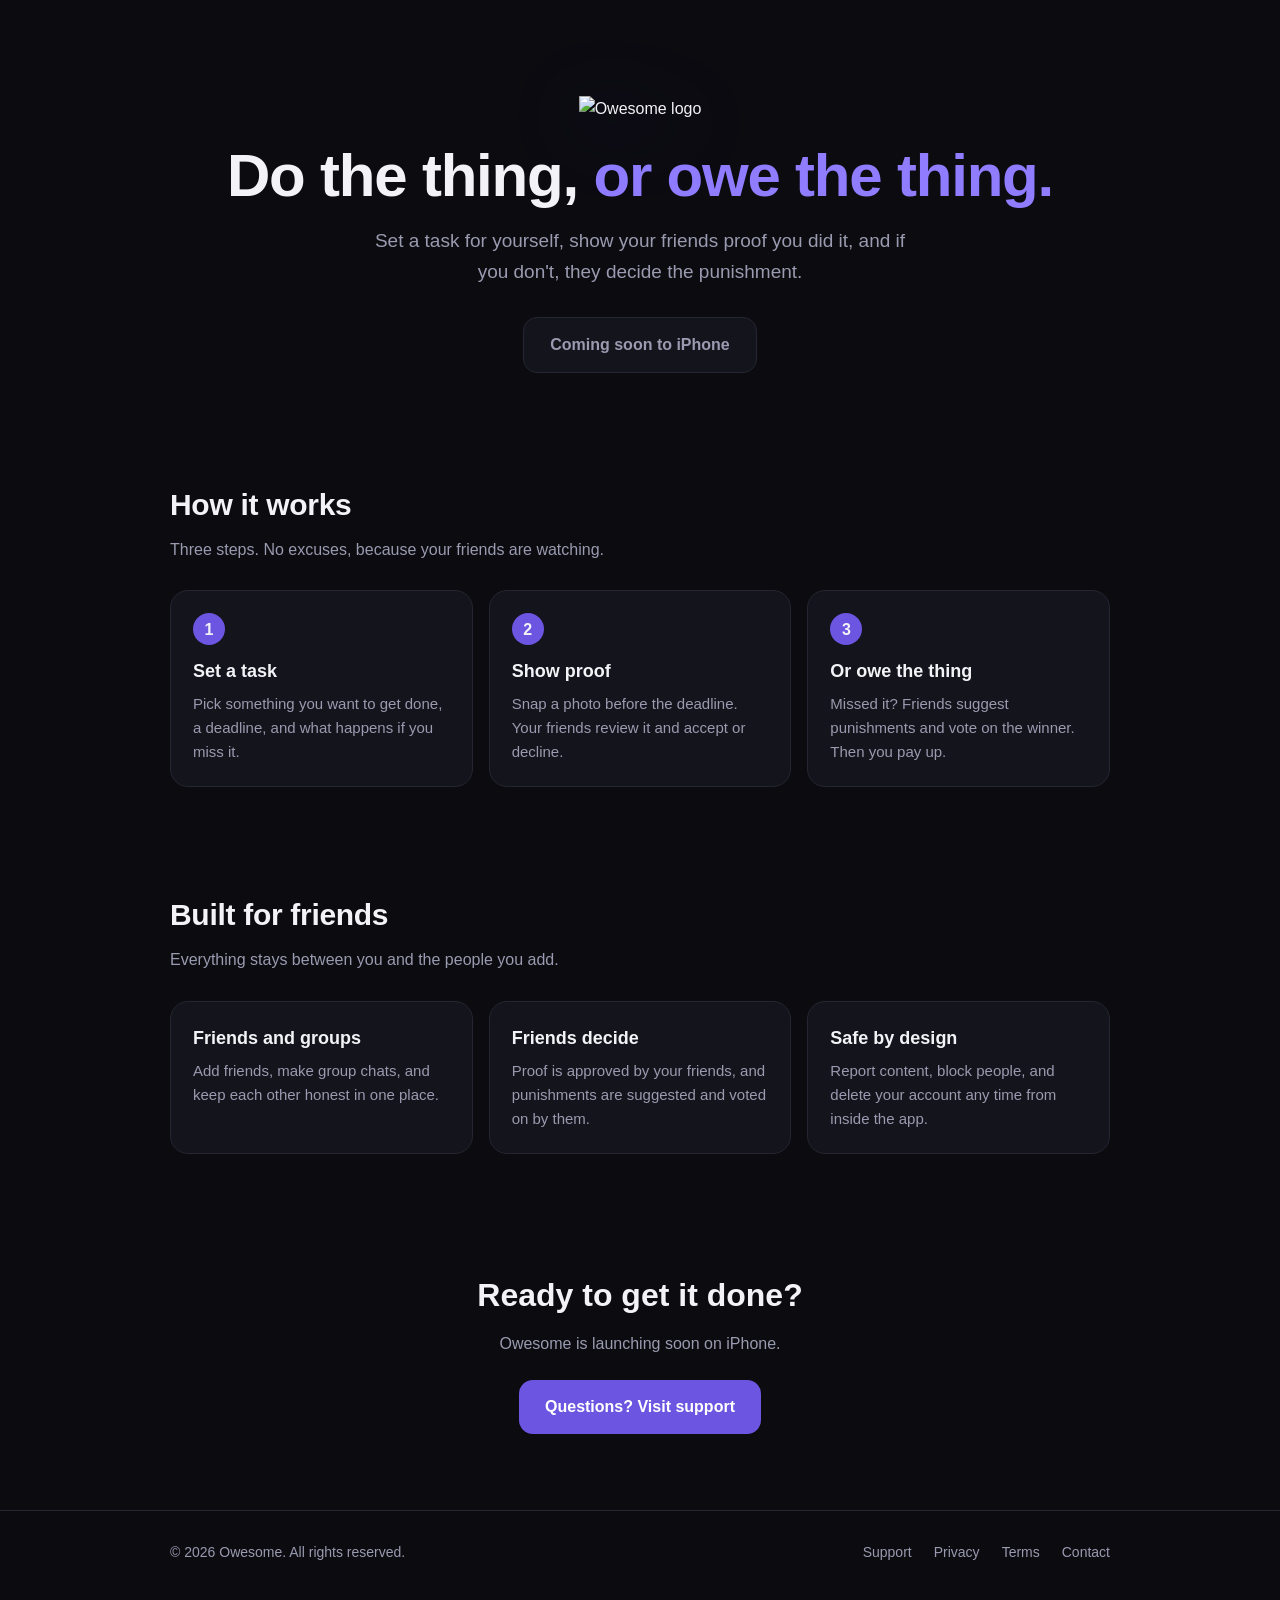
==== index.html @ 0f123fea "Add files via upload" ====
<!doctype html>
<html lang="en">
<head>
<meta charset="utf-8">
<meta name="viewport" content="width=device-width, initial-scale=1">
<title>Owesome</title>
<meta name="description" content="Set a task, show proof, and let your friends hold you to it. Miss it and they pick the punishment.">
<link rel="icon" type="image/png" href="assets/favicon.png">
<link rel="stylesheet" href="style.css">
</head>
<body>
<main>
<div class="wrap hero">
  <img class="mark" src="assets/logo.png" alt="Owesome logo">
  <h1>Do the thing, <span>or owe the thing.</span></h1>
  <p class="lead">Set a task for yourself, show your friends proof you did it, and if you don't, they decide the punishment.</p>
  <span class="badge soft">Coming soon to iPhone</span>
</div>

<section id="how"><div class="wrap">
  <h2>How it works</h2>
  <p class="sub">Three steps. No excuses, because your friends are watching.</p>
  <div class="grid">
    <div class="card"><div class="step-n">1</div><h3>Set a task</h3><p>Pick something you want to get done, a deadline, and what happens if you miss it.</p></div>
    <div class="card"><div class="step-n">2</div><h3>Show proof</h3><p>Snap a photo before the deadline. Your friends review it and accept or decline.</p></div>
    <div class="card"><div class="step-n">3</div><h3>Or owe the thing</h3><p>Missed it? Friends suggest punishments and vote on the winner. Then you pay up.</p></div>
  </div>
</div></section>

<section><div class="wrap">
  <h2>Built for friends</h2>
  <p class="sub">Everything stays between you and the people you add.</p>
  <div class="grid">
    <div class="card"><h3>Friends and groups</h3><p>Add friends, make group chats, and keep each other honest in one place.</p></div>
    <div class="card"><h3>Friends decide</h3><p>Proof is approved by your friends, and punishments are suggested and voted on by them.</p></div>
    <div class="card"><h3>Safe by design</h3><p>Report content, block people, and delete your account any time from inside the app.</p></div>
  </div>
</div></section>

<div class="wrap cta">
  <h2>Ready to get it done?</h2>
  <p>Owesome is launching soon on iPhone.</p>
  <a class="badge" href="support.html">Questions? Visit support</a>
</div>
</main>
<footer><div class="wrap">
  <div>&copy; 2026 Owesome. All rights reserved.</div>
  <div class="links"><a href="support.html">Support</a><a href="privacy.html">Privacy</a><a href="terms.html">Terms</a><a href="mailto:samcater.owesome@gmail.com">Contact</a></div>
</div></footer>
</body>
</html>
---- style.css ----
:root {
  --bg: #0b0b10;
  --card: #14141c;
  --border: #25253300;
  --line: #262633;
  --text: #f3f3f7;
  --muted: #9a9ab0;
  --accent: #6c55e0;
  --accent-2: #8f7cff;
}
* { box-sizing: border-box; margin: 0; padding: 0; }
html { scroll-behavior: smooth; }
body {
  background: var(--bg);
  color: var(--text);
  font-family: -apple-system, BlinkMacSystemFont, "Segoe UI", Inter, Roboto, Helvetica, Arial, sans-serif;
  line-height: 1.6;
  -webkit-font-smoothing: antialiased;
}
a { color: var(--accent-2); text-decoration: none; }
a:hover { text-decoration: underline; }
.wrap { max-width: 980px; margin: 0 auto; padding: 0 20px; }

/* nav */
header.nav { position: sticky; top: 0; z-index: 10; background: rgba(11,11,16,.85); backdrop-filter: blur(10px); border-bottom: 1px solid var(--line); }
.nav .wrap { display: flex; align-items: center; justify-content: space-between; height: 62px; }
.brand { display: flex; align-items: center; gap: 10px; color: var(--text); font-weight: 800; font-size: 19px; }
.brand img { width: 30px; height: 30px; border-radius: 8px; }
.brand:hover { text-decoration: none; }
.nav nav { display: flex; gap: 22px; font-size: 15px; }
.nav nav a { color: var(--muted); }
.nav nav a:hover { color: var(--text); text-decoration: none; }

/* hero */
.hero { text-align: center; padding: 96px 0 56px; }
.hero img.mark { width: 112px; height: 112px; margin-bottom: 22px; filter: drop-shadow(0 12px 40px rgba(108,85,224,.45)); }
.hero h1 { font-size: clamp(36px, 7vw, 60px); line-height: 1.08; letter-spacing: -0.02em; font-weight: 800; }
.hero h1 span { color: var(--accent-2); }
.hero p.lead { color: var(--muted); font-size: 19px; max-width: 560px; margin: 18px auto 30px; }
.badge { display: inline-block; padding: 14px 26px; border-radius: 14px; background: var(--accent); color: #fff; font-weight: 700; font-size: 16px; }
.badge.soft { background: var(--card); border: 1px solid var(--line); color: var(--muted); }
.badge:hover { text-decoration: none; filter: brightness(1.08); }

/* sections */
section { padding: 52px 0; }
section h2 { font-size: 30px; letter-spacing: -0.01em; margin-bottom: 8px; }
section p.sub { color: var(--muted); margin-bottom: 28px; max-width: 620px; }
.grid { display: grid; gap: 16px; grid-template-columns: repeat(3, 1fr); }
.card { background: var(--card); border: 1px solid var(--line); border-radius: 18px; padding: 22px; }
.card h3 { font-size: 18px; margin-bottom: 6px; }
.card p { color: var(--muted); font-size: 15px; }
.step-n { width: 32px; height: 32px; border-radius: 50%; background: var(--accent); display: grid; place-items: center; font-weight: 800; margin-bottom: 12px; }
.cta { text-align: center; padding: 64px 0 76px; }
.cta h2 { font-size: 32px; }
.cta p { color: var(--muted); margin: 10px 0 24px; }

/* footer */
footer { border-top: 1px solid var(--line); padding: 30px 0 44px; color: var(--muted); font-size: 14px; }
footer .wrap { display: flex; flex-wrap: wrap; gap: 14px 28px; justify-content: space-between; align-items: center; }
footer .links { display: flex; gap: 22px; flex-wrap: wrap; }
footer a { color: var(--muted); }
footer a:hover { color: var(--text); text-decoration: none; }

/* document pages */
.doc { padding: 52px 0 70px; max-width: 760px; }
.doc h1 { font-size: 38px; letter-spacing: -0.01em; margin-bottom: 6px; }
.doc .updated { color: var(--muted); font-size: 14px; margin-bottom: 30px; }
.doc h2 { font-size: 22px; margin: 34px 0 8px; }
.doc p, .doc li { color: #d3d3df; font-size: 16px; }
.doc p { margin-bottom: 12px; }
.doc ul { margin: 0 0 14px 22px; }
.doc li { margin-bottom: 6px; }
.doc .note { background: var(--card); border: 1px solid var(--line); border-radius: 14px; padding: 16px 18px; margin: 18px 0; }
details { background: var(--card); border: 1px solid var(--line); border-radius: 14px; padding: 14px 18px; margin-bottom: 12px; }
summary { cursor: pointer; font-weight: 600; }
details p { margin-top: 10px; color: var(--muted); }

@media (max-width: 720px) {
  .grid { grid-template-columns: 1fr; }
  .hero { padding: 56px 0 36px; }
  .nav nav { gap: 14px; font-size: 14px; }
  .nav nav .hide-sm { display: none; }
}
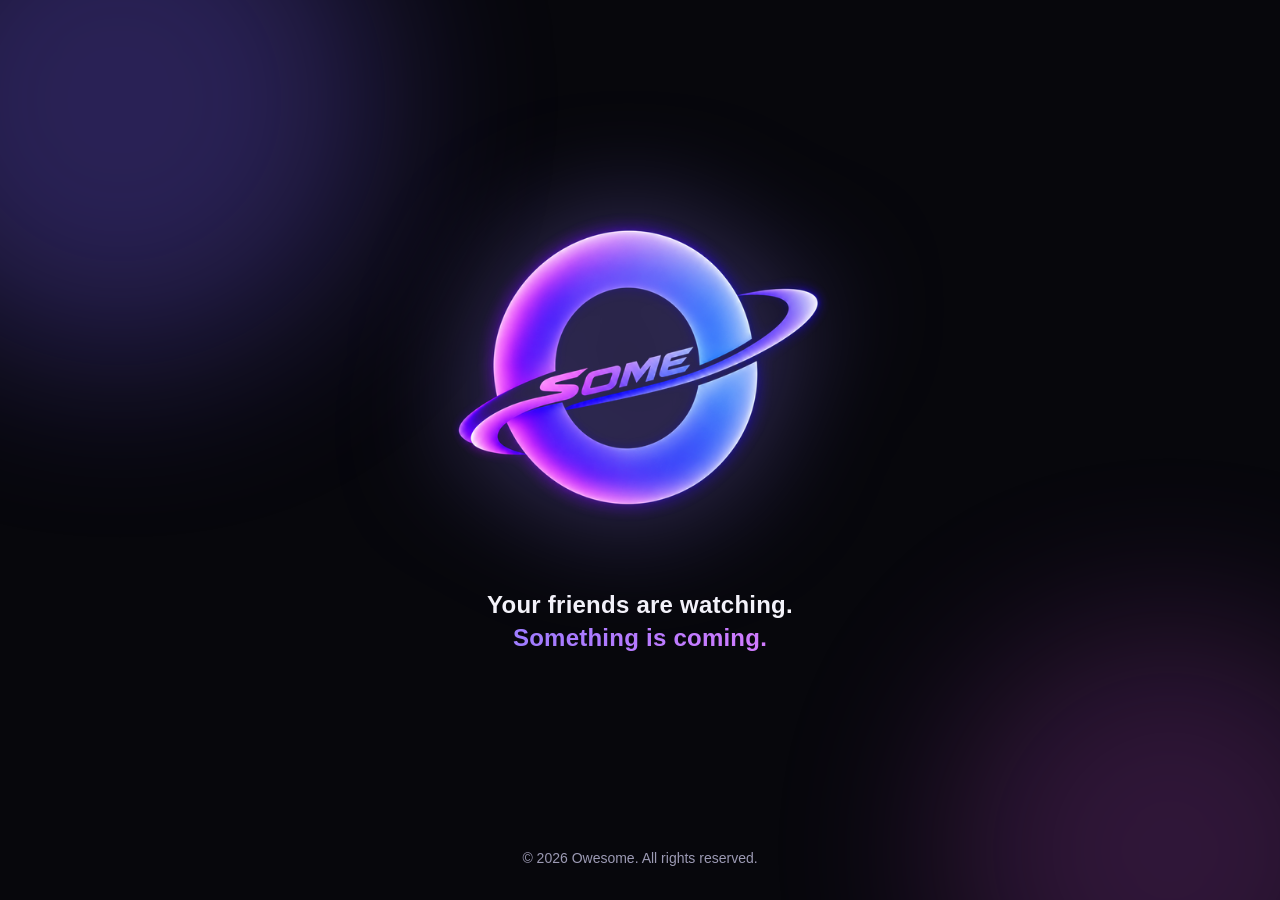
==== commit 3729ea1e: "Add files via upload" ====
--- a/index.html
+++ b/index.html
@@ -4,48 +4,42 @@
 <meta charset="utf-8">
 <meta name="viewport" content="width=device-width, initial-scale=1">
 <title>Owesome</title>
-<meta name="description" content="Set a task, show proof, and let your friends hold you to it. Miss it and they pick the punishment.">
-<link rel="icon" type="image/png" href="assets/favicon.png">
-<link rel="stylesheet" href="style.css">
+<meta name="description" content="Something is coming.">
+<link rel="icon" type="image/png" href="[data-uri]">
+<style>
+:root{--bg:#07070c;--text:#f4f3fa;--muted:#9c9ab4;--a:#6c55e0;--b:#8f7cff;--line:#262633}
+*{box-sizing:border-box;margin:0;padding:0}
+html,body{height:100%}
+body{background:var(--bg);color:var(--text);font-family:-apple-system,BlinkMacSystemFont,"Segoe UI",Inter,Roboto,Helvetica,Arial,sans-serif;-webkit-font-smoothing:antialiased;display:flex;flex-direction:column;min-height:100vh;overflow-x:hidden;position:relative}
+.glow{position:fixed;border-radius:50%;filter:blur(90px);pointer-events:none;z-index:0}
+.g1{width:520px;height:520px;background:#6c55e0;opacity:.35;top:-160px;left:-140px;animation:drift 14s ease-in-out infinite alternate}
+.g2{width:460px;height:460px;background:#c34fd8;opacity:.22;bottom:-180px;right:-120px;animation:drift 17s ease-in-out infinite alternate-reverse}
+@keyframes drift{to{transform:translate(60px,40px) scale(1.12)}}
+main{flex:1;display:grid;place-items:center;text-align:center;padding:48px 22px;position:relative;z-index:1}
+.logo{width:clamp(240px,58vw,400px);height:auto;margin-bottom:18px;filter:drop-shadow(0 0 60px rgba(143,124,255,.55));animation:beat 2.4s ease-in-out infinite}
+@keyframes beat{0%,100%{transform:scale(.96);filter:drop-shadow(0 0 40px rgba(143,124,255,.35))}50%{transform:scale(1.05);filter:drop-shadow(0 0 85px rgba(190,120,255,.8))}}
+h1{font-size:clamp(16px,3.6vw,24px);line-height:1.35;letter-spacing:.01em;font-weight:600}
+h1 span{display:block;padding-bottom:.1em;background:linear-gradient(90deg,var(--b),#e07bff);-webkit-background-clip:text;background-clip:text;color:transparent}
+.lead{color:var(--muted);font-size:clamp(16px,2.6vw,20px);margin:22px auto 30px;max-width:460px;line-height:1.5}
+.pill{display:inline-flex;align-items:center;gap:10px;padding:12px 22px;border-radius:999px;background:rgba(20,20,28,.7);border:1px solid var(--line);backdrop-filter:blur(8px);font-weight:600;font-size:15px;color:#d9d6f2;letter-spacing:.02em}
+.dot{width:9px;height:9px;border-radius:50%;background:var(--b);box-shadow:0 0 0 0 rgba(143,124,255,.7);animation:pulse 2s infinite}
+@keyframes pulse{70%{box-shadow:0 0 0 12px rgba(143,124,255,0)}100%{box-shadow:0 0 0 0 rgba(143,124,255,0)}}
+footer{position:relative;z-index:1;padding:26px 22px 34px;color:var(--muted);font-size:14px;display:flex;flex-wrap:wrap;gap:12px 28px;justify-content:center;align-items:center;}
+footer .links{display:flex;gap:22px;flex-wrap:wrap;justify-content:center}
+footer a{color:var(--muted);text-decoration:none}footer a:hover{color:var(--text)}
+@media (prefers-reduced-motion:reduce){*{animation:none!important}}
+</style>
 </head>
 <body>
+<div class="glow g1"></div><div class="glow g2"></div>
 <main>
-<div class="wrap hero">
-  <img class="mark" src="assets/logo.png" alt="Owesome logo">
-  <h1>Do the thing, <span>or owe the thing.</span></h1>
-  <p class="lead">Set a task for yourself, show your friends proof you did it, and if you don't, they decide the punishment.</p>
-  <span class="badge soft">Coming soon to iPhone</span>
-</div>
-
-<section id="how"><div class="wrap">
-  <h2>How it works</h2>
-  <p class="sub">Three steps. No excuses, because your friends are watching.</p>
-  <div class="grid">
-    <div class="card"><div class="step-n">1</div><h3>Set a task</h3><p>Pick something you want to get done, a deadline, and what happens if you miss it.</p></div>
-    <div class="card"><div class="step-n">2</div><h3>Show proof</h3><p>Snap a photo before the deadline. Your friends review it and accept or decline.</p></div>
-    <div class="card"><div class="step-n">3</div><h3>Or owe the thing</h3><p>Missed it? Friends suggest punishments and vote on the winner. Then you pay up.</p></div>
+  <div>
+    <img class="logo" src="[data-uri]" alt="Owesome logo">
+    <h1>Your friends are watching.<span>Something is coming.</span></h1>
   </div>
-</div></section>
-
-<section><div class="wrap">
-  <h2>Built for friends</h2>
-  <p class="sub">Everything stays between you and the people you add.</p>
-  <div class="grid">
-    <div class="card"><h3>Friends and groups</h3><p>Add friends, make group chats, and keep each other honest in one place.</p></div>
-    <div class="card"><h3>Friends decide</h3><p>Proof is approved by your friends, and punishments are suggested and voted on by them.</p></div>
-    <div class="card"><h3>Safe by design</h3><p>Report content, block people, and delete your account any time from inside the app.</p></div>
-  </div>
-</div></section>
-
-<div class="wrap cta">
-  <h2>Ready to get it done?</h2>
-  <p>Owesome is launching soon on iPhone.</p>
-  <a class="badge" href="support.html">Questions? Visit support</a>
-</div>
 </main>
-<footer><div class="wrap">
+<footer>
   <div>&copy; 2026 Owesome. All rights reserved.</div>
-  <div class="links"><a href="support.html">Support</a><a href="privacy.html">Privacy</a><a href="terms.html">Terms</a><a href="mailto:samcater.owesome@gmail.com">Contact</a></div>
-</div></footer>
+</footer>
 </body>
-</html>
+</html>
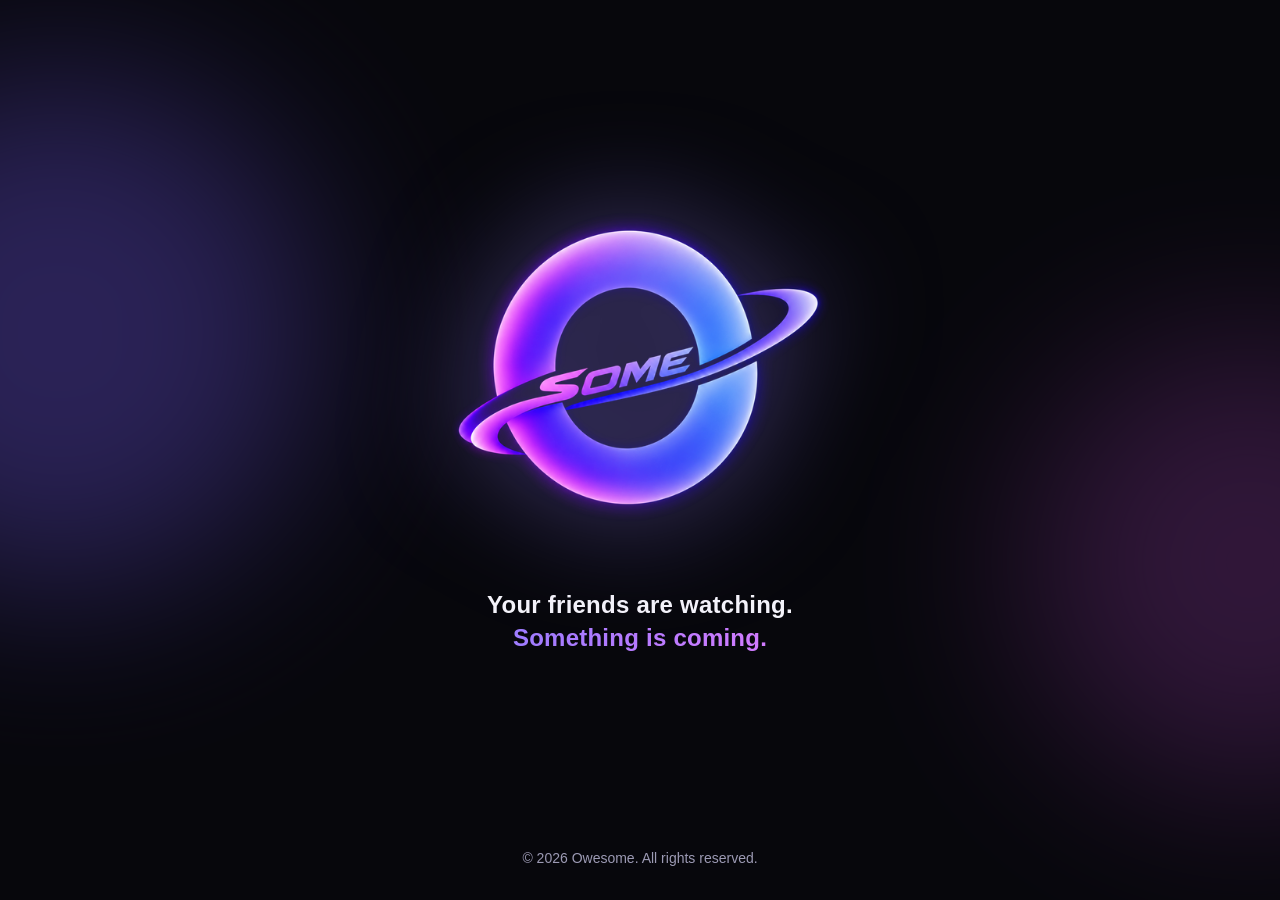
==== commit 4c5fc9e0: "Add files via upload" ====
--- a/index.html
+++ b/index.html
@@ -5,15 +5,18 @@
 <meta name="viewport" content="width=device-width, initial-scale=1">
 <title>Owesome</title>
 <meta name="description" content="Something is coming.">
+<meta name="theme-color" content="#07070c">
+<meta name="color-scheme" content="dark">
 <link rel="icon" type="image/png" href="[data-uri]">
 <style>
 :root{--bg:#07070c;--text:#f4f3fa;--muted:#9c9ab4;--a:#6c55e0;--b:#8f7cff;--line:#262633}
 *{box-sizing:border-box;margin:0;padding:0}
-html,body{height:100%}
+html{background:#07070c}html,body{height:100%}
 body{background:var(--bg);color:var(--text);font-family:-apple-system,BlinkMacSystemFont,"Segoe UI",Inter,Roboto,Helvetica,Arial,sans-serif;-webkit-font-smoothing:antialiased;display:flex;flex-direction:column;min-height:100vh;overflow-x:hidden;position:relative}
-.glow{position:fixed;border-radius:50%;filter:blur(90px);pointer-events:none;z-index:0}
-.g1{width:520px;height:520px;background:#6c55e0;opacity:.35;top:-160px;left:-140px;animation:drift 14s ease-in-out infinite alternate}
-.g2{width:460px;height:460px;background:#c34fd8;opacity:.22;bottom:-180px;right:-120px;animation:drift 17s ease-in-out infinite alternate-reverse}
+.glows{position:absolute;inset:0;overflow:hidden;pointer-events:none;z-index:0}
+.glow{position:absolute;border-radius:50%;filter:blur(90px);pointer-events:none;z-index:0}
+.g1{width:520px;height:520px;background:#6c55e0;opacity:.35;top:8%;left:-200px;animation:drift 14s ease-in-out infinite alternate}
+.g2{width:460px;height:460px;background:#c34fd8;opacity:.22;bottom:12%;right:-200px;animation:drift 17s ease-in-out infinite alternate-reverse}
 @keyframes drift{to{transform:translate(60px,40px) scale(1.12)}}
 main{flex:1;display:grid;place-items:center;text-align:center;padding:48px 22px;position:relative;z-index:1}
 .logo{width:clamp(240px,58vw,400px);height:auto;margin-bottom:18px;filter:drop-shadow(0 0 60px rgba(143,124,255,.55));animation:beat 2.4s ease-in-out infinite}
@@ -31,7 +34,7 @@
 </style>
 </head>
 <body>
-<div class="glow g1"></div><div class="glow g2"></div>
+<div class="glows"><div class="glow g1"></div><div class="glow g2"></div></div>
 <main>
   <div>
     <img class="logo" src="[data-uri]" alt="Owesome logo">
